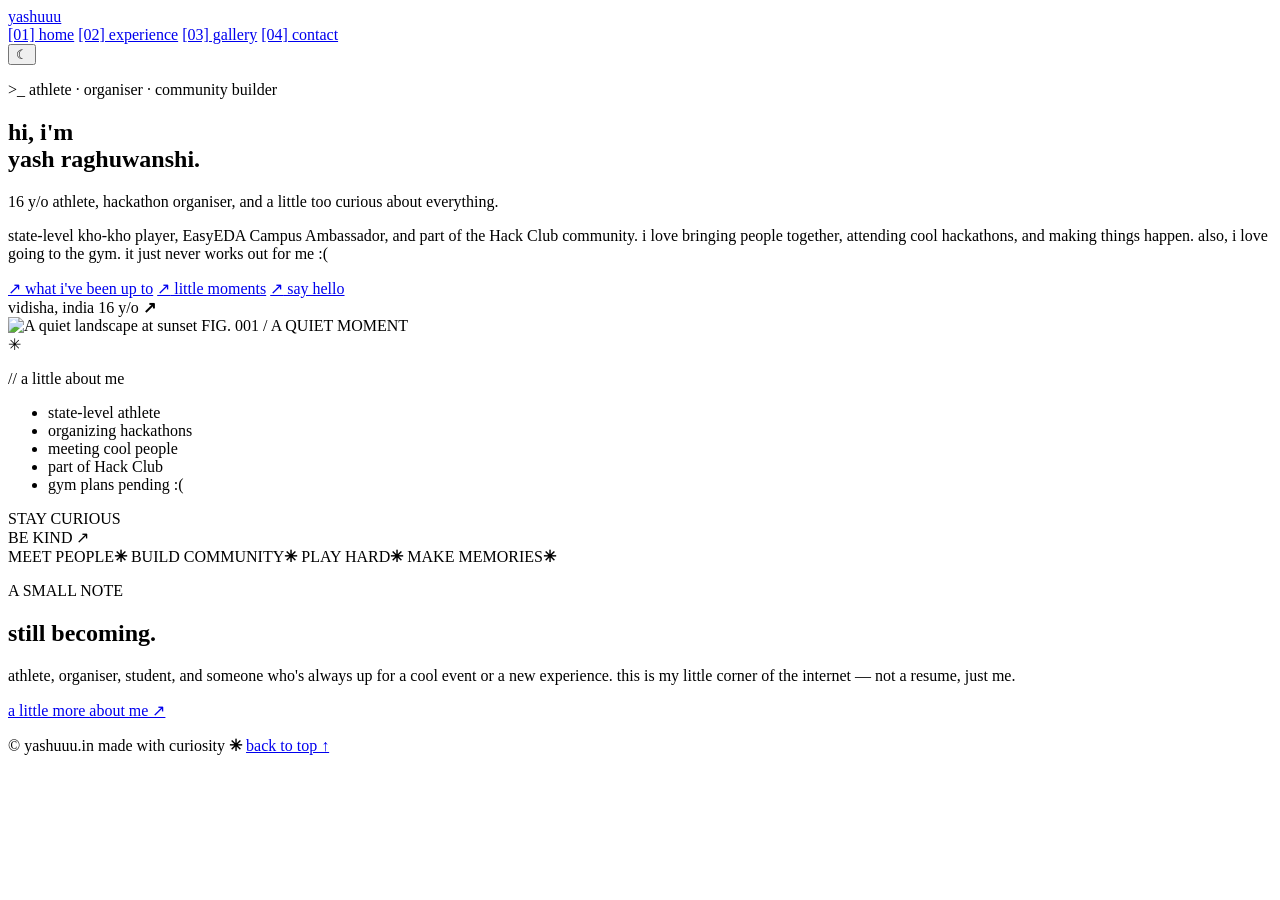
==== index.html @ 8606f393 "Add files via upload" ====
<!doctype html>
<html lang="en">
<head>
  <meta charset="utf-8">
  <meta name="viewport" content="width=device-width, initial-scale=1">
  <meta name="theme-color" content="#f5f2e9">
  <meta name="description" content="Yash Raghuwanshi — athlete, hackathon organiser, and community builder.">
  <title>yashuuu — Yash Raghuwanshi</title>
  <link rel="stylesheet" href="css/style.css">
  <script src="js/script.js" defer></script>
</head>
<body>
  <div class="site-shell">
    <header class="site-header">
      <a class="brand" href="index.html" aria-label="yashuuu.in home">yashuuu</a>

      <nav class="main-nav" aria-label="Main navigation">
        <a class="active" href="index.html">[01] home</a>
        <a href="experience.html">[02] experience</a>
        <a href="gallery.html">[03] gallery</a>
        <a href="contact.html">[04] contact</a>
      </nav>

      <button class="theme-toggle" type="button" aria-label="Toggle dark mode">☾</button>
    </header>

    <main class="home-layout">
      <section class="hero-copy">
        <p class="eyebrow">
          <span class="lime-period">&gt;_</span>
          athlete · organiser · community builder
          <span class="live-dot"></span>
        </p>

        <h1>
          hi, i'm<br>
          yash raghuwanshi<span class="lime-period">.</span>
        </h1>

        <p class="intro">
          16 y/o athlete, hackathon organiser, and a little too curious about everything.
        </p>

        <p class="body-copy">
          state-level kho-kho player, EasyEDA Campus Ambassador,
          and part of the Hack Club community. i love bringing people
          together, attending cool hackathons, and making things happen.
          also, i love going to the gym. it just never works out for me :(
        </p>

        <div class="home-links">
          <a href="experience.html"><span>↗</span> what i've been up to</a>
          <a href="gallery.html"><span>↗</span> little moments</a>
          <a href="contact.html"><span>↗</span> say hello</a>
        </div>

        <div class="hero-meta">
          <span>vidisha, india</span>
          <span>16 y/o <b>↗</b></span>
        </div>
      </section>

      <section class="hero-visual" aria-label="A little corner of the internet">
        <div class="orbit orbit-one"></div>
        <div class="orbit orbit-two"></div>

        <div class="photo-frame">
          <img
            class="hero-photo"
            src="https://images.unsplash.com/photo-1470770841072-f978cf4d019e?auto=format&fit=crop&w=900&q=85"
            alt="A quiet landscape at sunset"
          >
          <span class="photo-index">FIG. 001 / A QUIET MOMENT</span>
        </div>

        <div class="crosshair">✳</div>

        <aside class="currently-card">
          <p>// a little about me</p>
          <ul>
            <li>state-level athlete</li>
            <li>organizing hackathons</li>
            <li>meeting cool people</li>
            <li>part of Hack Club</li>
            <li>gym plans pending :(</li>
          </ul>
        </aside>

        <div class="side-note">
          STAY CURIOUS<br>
          BE KIND <span>↗</span>
        </div>
      </section>
    </main>

    <div class="ticker">
      <div class="ticker-track">
        <span>MEET PEOPLE</span><b>✳</b>
        <span>BUILD COMMUNITY</span><b>✳</b>
        <span>PLAY HARD</span><b>✳</b>
        <span>MAKE MEMORIES</span><b>✳</b>
      </div>
    </div>

    <section class="home-note">
      <p class="eyebrow">A SMALL NOTE</p>
      <h2>still becoming<span class="lime-period">.</span></h2>
      <p>
        athlete, organiser, student, and someone who's always up for
        a cool event or a new experience. this is my little corner of
        the internet — not a resume, just me.
      </p>
      <p>
        <a href="experience.html">a little more about me ↗</a>
      </p>
    </section>

    <footer class="site-footer">
      <span>© <span id="year"></span> yashuuu.in</span>
      <span>made with curiosity <b class="lime-period">✳</b></span>
      <a href="#">back to top ↑</a>
    </footer>
  </div>
</body>
</html>
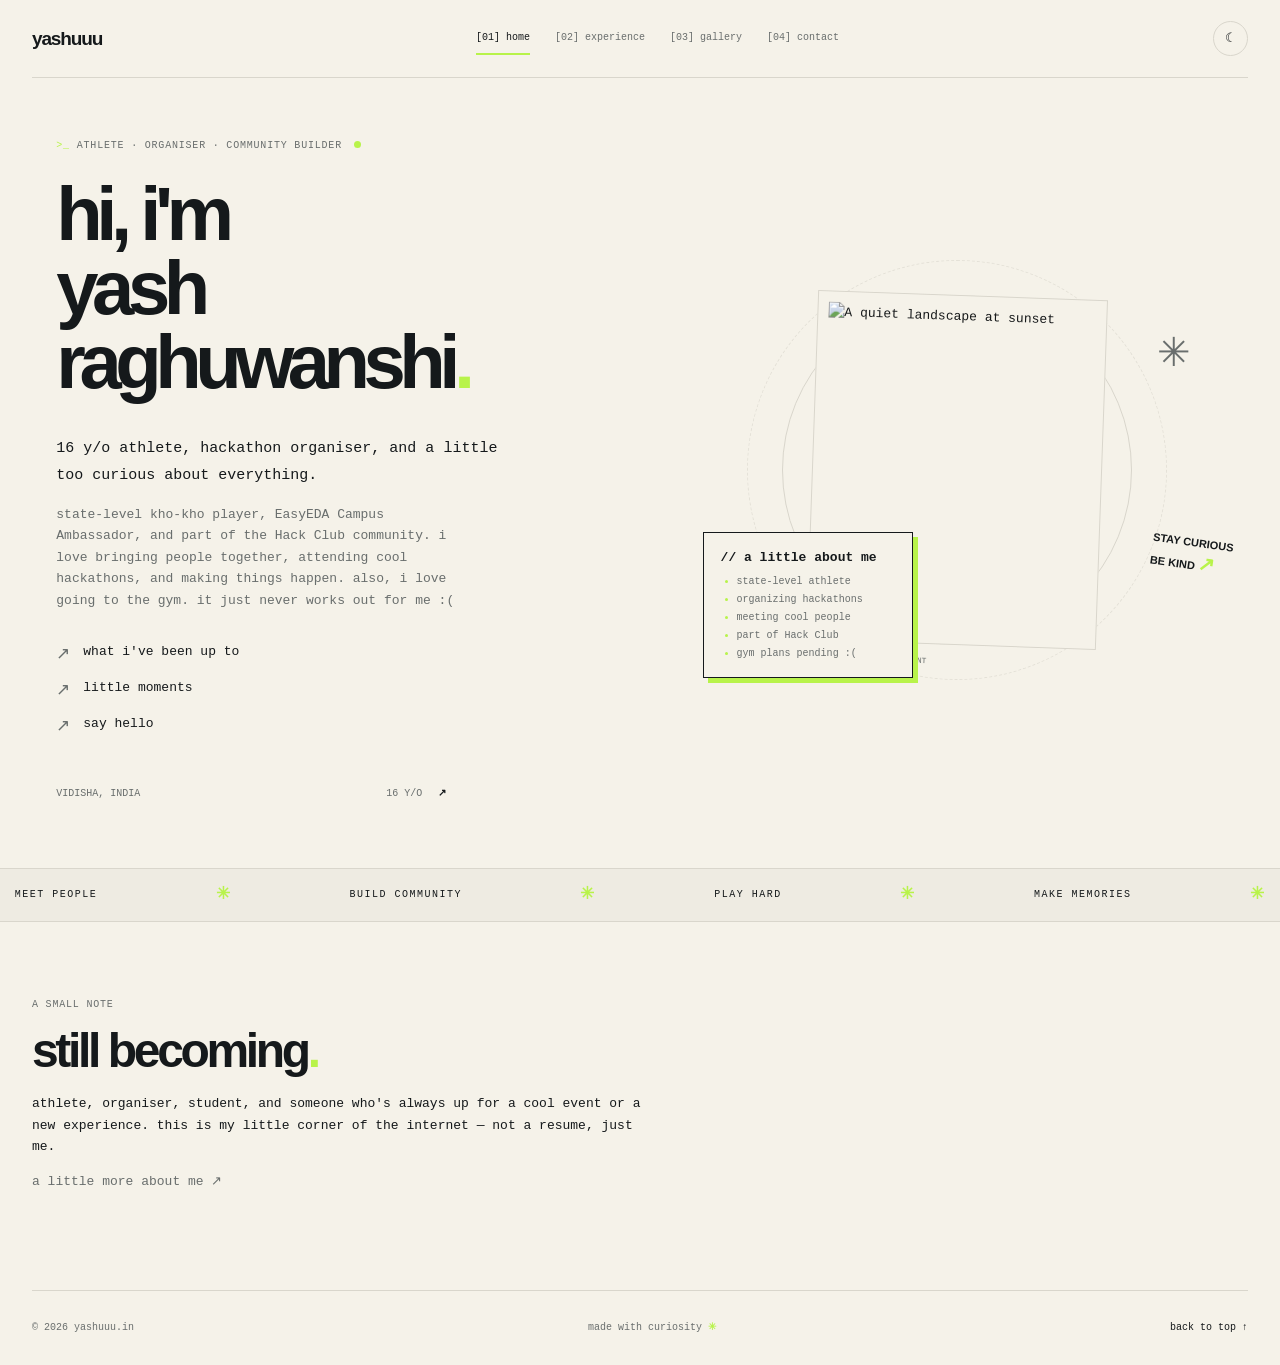
==== commit dda3a915: "Update stylesheet and script links in index.html" ====
--- a/index.html
+++ b/index.html
@@ -7,8 +7,8 @@
   <meta name="theme-color" content="#f5f2e9">
   <meta name="description" content="Yash Raghuwanshi — athlete, hackathon organiser, and community builder.">
   <title>yashuuu — Yash Raghuwanshi</title>
-  <link rel="stylesheet" href="css/style.css">
-  <script src="js/script.js" defer></script>
+  <link rel="stylesheet" href="style.css">
+  <script src="script.js" defer></script>
 </head>
 <body>
   <div class="site-shell">
--- a/style.css
+++ b/style.css
@@ -0,0 +1,181 @@
+:root{--paper:#f5f2e9;--ink:#15191b;--muted:#696e6d;--line:#d9d6cc;--panel:#eeebe2;--lime:#b8f34a;--mono:"SFMono-Regular",Consolas,"Liberation Mono",monospace;--sans:Arial,Helvetica,sans-serif;color-scheme:light}
+*{box-sizing:border-box}html{scroll-behavior:smooth}body{margin:0;background:var(--paper);color:var(--ink);font:13px/1.65 var(--mono);transition:background .25s,color .25s}body.dark{--paper:#111517;--ink:#f4f1e8;--muted:#a2a6a1;--line:#343a39;--panel:#1b2021;color-scheme:dark}a{color:inherit;text-decoration:none}button{font:inherit;color:inherit}.site-shell{width:min(1240px,calc(100% - 64px));margin:auto}.site-header{min-height:78px;display:flex;align-items:center;justify-content:space-between;gap:24px;border-bottom:1px solid var(--line)}.brand{font:800 19px var(--sans);letter-spacing:-.06em;white-space:nowrap}.main-nav{display:flex;align-items:center;gap:clamp(10px,2vw,25px);font-size:10px;color:var(--muted)}.main-nav a{position:relative;padding:8px 0;white-space:nowrap}.main-nav a:hover,.main-nav a.active{color:var(--ink)}.main-nav a.active:after{content:"";position:absolute;bottom:0;left:0;right:0;height:2px;background:var(--lime)}.theme-toggle{width:35px;height:35px;border:1px solid var(--line);border-radius:50%;background:transparent;cursor:pointer;flex:none;transition:transform .2s}.theme-toggle:hover{transform:rotate(-12deg)}.home-layout{min-height:565px;display:grid;grid-template-columns:1fr .9fr;align-items:center;gap:7%;padding:60px 3% 65px 2%}.eyebrow{font-size:10px;letter-spacing:.08em;color:var(--muted);text-transform:uppercase;margin:0 0 22px}.lime-period{color:var(--lime)}.live-dot{display:inline-block;width:7px;height:7px;background:var(--lime);border-radius:50%;margin-left:5px;animation:pulse 2s infinite}@keyframes pulse{50%{box-shadow:0 0 0 6px #b8f34218}}h1,h2,h3,p{margin-top:0}h1{font:800 clamp(42px,6vw,76px)/.98 var(--sans);letter-spacing:-.085em;margin-bottom:30px}.intro{font-size:15px;line-height:1.8;max-width:460px;margin:35px 0 15px}.body-copy{color:var(--muted);max-width:410px;margin-bottom:30px}.home-links{display:grid;gap:8px;margin-top:30px}.home-links a{width:max-content;display:flex;gap:13px;transition:transform .2s}.home-links a span{font-size:17px;color:var(--muted)}.home-links a:hover{transform:translateX(6px)}.home-links a:hover span{color:var(--lime)}.hero-meta{display:flex;justify-content:space-between;max-width:390px;color:var(--muted);font-size:10px;text-transform:uppercase;margin-top:45px}.hero-meta b{color:var(--ink);margin-left:10px}.hero-visual{height:420px;position:relative;display:flex;align-items:center;justify-content:center}.photo-frame{width:min(72%,290px);height:350px;padding:10px;position:relative;z-index:2;border:1px solid var(--line);background:var(--paper);transform:rotate(2deg)}.hero-photo{width:100%;height:100%;object-fit:cover;filter:saturate(.65)}.photo-index{position:absolute;bottom:-24px;left:0;font-size:8px;color:var(--muted)}.orbit{position:absolute;border:1px solid var(--line);border-radius:50%}.orbit-one{width:350px;height:350px}.orbit-two{width:420px;height:420px;border-style:dashed;opacity:.6}.crosshair{position:absolute;right:4%;top:15%;font-size:40px;color:var(--muted)}.currently-card{position:absolute;z-index:4;bottom:2px;left:0;background:var(--paper);border:1px solid var(--ink);padding:14px 17px;min-width:210px;box-shadow:5px 5px 0 var(--lime)}.currently-card p{font-weight:bold;margin-bottom:5px}.currently-card ul{margin:0;padding-left:16px;font-size:10px;color:var(--muted);line-height:1.8}.currently-card li::marker{color:var(--lime)}.side-note{position:absolute;right:-4%;bottom:25%;font:800 11px/1.3 var(--sans);transform:rotate(8deg)}.side-note span{color:var(--lime);font-size:20px}.ticker{overflow:hidden;border-block:1px solid var(--line);background:var(--panel);padding:12px 0;margin-inline:calc((min(1240px,100% - 64px) - 100vw)/2)}.ticker-track{display:flex;align-items:center;justify-content:space-around;gap:25px;white-space:nowrap;font-size:10px;letter-spacing:.15em}.ticker-track b{color:var(--lime);font-size:17px}.home-note{padding:75px 0 85px;max-width:610px}.home-note .eyebrow{margin-bottom:10px}.home-note h2{font:800 clamp(32px,5vw,48px) var(--sans);letter-spacing:-.07em;margin-bottom:15px}.home-note>p:last-child{color:var(--muted);max-width:470px}.site-footer{min-height:75px;border-top:1px solid var(--line);display:flex;align-items:center;justify-content:space-between;gap:15px;color:var(--muted);font-size:10px}.site-footer a{color:var(--ink)}.page-main{padding:64px 2% 80px;min-height:calc(100vh - 155px)}.page-title-row{display:flex;align-items:end;justify-content:space-between;gap:40px;margin-bottom:42px}.page-title-row .eyebrow{margin-bottom:13px}.page-title-row h1{font-size:clamp(42px,7vw,74px);margin:0}.page-intro{max-width:390px;color:var(--muted);font-size:12px;margin:0 0 5px}.timeline{border-left:1px solid var(--line);margin:55px 0 65px 20%}.timeline-item{display:grid;grid-template-columns:105px 15px 1fr;gap:20px;position:relative;padding:0 0 36px;margin-left:-7px}.timeline-date{font-size:10px;color:var(--muted);text-align:right;padding-top:3px}.timeline-marker{width:9px;height:9px;background:var(--ink);border:2px solid var(--paper);outline:1px solid var(--ink);margin-top:5px;z-index:2}.timeline-content{padding-left:10px}.timeline-heading{display:flex;justify-content:space-between;align-items:center;gap:15px}.timeline-heading h2{font-size:15px;margin:0 0 5px}.timeline-heading span{font-size:9px;color:var(--muted)}.role{font-size:10px;color:var(--ink);margin:0 0 9px}.timeline-content>p:not(.role){font-size:11px;color:var(--muted);max-width:560px;margin:0 0 10px}.tags{display:flex;flex-wrap:wrap;gap:5px}.tags span{font-size:9px;color:var(--muted);border:1px solid var(--line);padding:2px 6px}.manifesto{display:flex;align-items:center;justify-content:center;gap:22px;padding:25px;border:1px solid var(--line);background:var(--panel)}.manifesto-mark{font-size:35px;color:var(--lime)}.manifesto p{margin:0;color:var(--muted);font-size:12px}.manifesto strong{color:var(--ink);font-weight:500}.filter-bar{display:flex;gap:7px;flex-wrap:wrap;margin-bottom:22px}.filter-btn{background:transparent;border:1px solid var(--line);padding:7px 14px;font-size:10px;cursor:pointer}.filter-btn:hover,.filter-btn.active{background:var(--ink);color:var(--paper);border-color:var(--ink)}.gallery-grid{display:grid;grid-template-columns:repeat(3,1fr);grid-auto-rows:180px;gap:12px}.gallery-item{position:relative;display:block;padding:0;border:1px solid var(--line);overflow:hidden;background:var(--panel);cursor:zoom-in;text-align:left}.gallery-item.tall{grid-row:span 2}.gallery-item img{width:100%;height:100%;object-fit:cover;display:block;filter:saturate(.65);transition:transform .5s,filter .5s}.gallery-item:hover img{transform:scale(1.04);filter:saturate(1)}.gallery-item span{position:absolute;left:10px;bottom:10px;background:var(--paper);color:var(--ink);padding:4px 7px;font-size:8px;letter-spacing:.06em}.lightbox{position:fixed;inset:0;background:#050809eb;z-index:20;display:none;align-items:center;justify-content:center;flex-direction:column;padding:35px}.lightbox.open{display:flex}.lightbox img{max-width:min(900px,90vw);max-height:78vh;object-fit:contain}.lightbox p{color:#fff;font-size:11px;margin:14px 0 0}.lightbox-close{position:absolute;right:25px;top:15px;border:0;background:transparent;color:#fff;font-size:35px;cursor:pointer}.bottom-note{font-size:9px;color:var(--muted);letter-spacing:.1em;margin-top:30px}.contact-layout{display:grid;grid-template-columns:1.1fr .9fr;gap:12%;align-items:center;min-height:calc(100vh - 230px)}.contact-layout h1{font-size:clamp(48px,7vw,82px);margin:15px 0 25px}.contact-intro{max-width:390px;color:var(--muted);margin-bottom:25px}.primary-link{display:inline-flex;align-items:center;gap:35px;background:var(--ink);color:var(--paper);padding:12px 17px;font-size:11px}.primary-link span{color:var(--lime);font-size:17px}.availability{margin-top:22px;color:var(--muted);font-size:10px}.availability .live-dot{margin:0 9px 0 0}.contact-links>a{display:flex;align-items:center;gap:15px;padding:15px 10px;border-bottom:1px solid var(--line);transition:padding .2s}.contact-links>a:hover{padding-left:17px}.social-icon{width:30px;height:30px;border:1px solid var(--line);display:grid;place-items:center;font-size:16px}.contact-links b,.contact-links small{display:block}.contact-links b{font-size:11px}.contact-links small{font-size:10px;color:var(--muted)}.out-arrow{margin-left:auto;font-size:18px}.contact-aside{display:flex;align-items:center;gap:15px;margin-top:28px;color:var(--muted)}.contact-aside span{font-size:28px;color:var(--lime)}.contact-aside p{font-size:12px;margin:0;line-height:1.5}.hidden{display:none!important}
+@media(max-width:850px){.site-shell{width:calc(100% - 36px)}.site-header{flex-wrap:wrap;padding:15px 0}.main-nav{order:3;width:100%;overflow-x:auto;gap:18px;padding:4px 0}.home-layout{grid-template-columns:1fr .8fr;gap:20px}.photo-frame{height:290px}.currently-card{left:-15px}.timeline{margin-left:8%}.contact-layout{gap:6%}.ticker{margin-inline:-18px}}
+@media(max-width:600px){.site-shell{width:calc(100% - 32px)}.home-layout{display:flex;flex-direction:column;align-items:stretch;padding:45px 0 55px}.home-layout h1{font-size:clamp(43px,12vw,65px)}.hero-visual{height:340px;margin-bottom:10px}.photo-frame{height:285px;width:64%;margin-left:15%}.orbit-one{width:280px;height:280px}.orbit-two{width:330px;height:330px}.currently-card{left:0;bottom:-5px;min-width:190px}.side-note{right:0;font-size:9px}.home-note{padding:55px 0}.site-footer{flex-wrap:wrap;padding:18px 0}.site-footer span:nth-child(2){display:none}.page-main{padding:45px 0 60px}.page-title-row{display:block;margin-bottom:28px}.page-title-row h1{font-size:52px;margin-bottom:18px}.page-intro{font-size:11px}.timeline{margin:35px 0 45px 7px}.timeline-item{grid-template-columns:70px 10px 1fr;gap:12px;padding-bottom:30px}.timeline-date{font-size:8px}.timeline-content{padding-left:0}.timeline-heading h2{font-size:13px}.timeline-content>p:not(.role){font-size:10px}.manifesto{padding:18px;gap:12px}.manifesto p{font-size:10px}.gallery-grid{grid-template-columns:repeat(2,1fr);grid-auto-rows:145px;gap:8px}.gallery-item.tall{grid-row:span 2}.contact-layout{display:block;min-height:unset}.contact-layout h1{font-size:clamp(48px,13vw,70px)}.contact-links{margin-top:45px}.contact-aside{margin-bottom:15px}.ticker{margin-inline:-16px}}
+@media(prefers-reduced-motion:reduce){*,*::before,*::after{animation-duration:.01ms!important;animation-iteration-count:1!important;scroll-behavior:auto!important;transition-duration:.01ms!important}}
+
+
+/* Featured hackathon organising section */
+
+.organising-section {
+  margin: 90px 0 80px;
+  padding: 40px 0 0;
+  border-top: 1px solid var(--ink);
+}
+
+.organising-header {
+  display: flex;
+  justify-content: space-between;
+  align-items: flex-end;
+  gap: 25px;
+  margin-bottom: 24px;
+}
+
+.organising-header .eyebrow {
+  margin-bottom: 16px;
+}
+
+.organising-header h2 {
+  font: 800 clamp(48px, 8vw, 96px)/.88 var(--sans);
+  letter-spacing: -.09em;
+  margin: 0;
+}
+
+.event-counter {
+  display: flex;
+  align-items: center;
+  gap: 12px;
+  padding-bottom: 5px;
+}
+
+.counter-number {
+  font: 800 clamp(55px, 8vw, 95px)/.8 var(--sans);
+  letter-spacing: -.1em;
+  color: var(--lime);
+}
+
+.counter-label {
+  font-size: 9px;
+  line-height: 1.7;
+  color: var(--muted);
+  letter-spacing: .08em;
+}
+
+.organising-intro {
+  max-width: 470px;
+  color: var(--muted);
+  font-size: 12px;
+  margin: 30px 0 38px;
+}
+
+.organising-list {
+  border-top: 1px solid var(--line);
+}
+
+.organising-item {
+  display: grid;
+  grid-template-columns: 45px minmax(0, 1fr) auto 25px;
+  align-items: center;
+  gap: 18px;
+  min-height: 100px;
+  padding: 20px 12px;
+  border-bottom: 1px solid var(--line);
+  transition: background .2s, padding .2s;
+}
+
+.organising-item:hover {
+  background: var(--panel);
+  padding-left: 22px;
+}
+
+.organising-number {
+  align-self: start;
+  padding-top: 5px;
+  color: var(--muted);
+  font-size: 11px;
+}
+
+.organising-name strong {
+  display: block;
+  font: 700 clamp(17px, 2.4vw, 25px)/1.25 var(--sans);
+  letter-spacing: -.045em;
+}
+
+.organising-name small {
+  display: block;
+  color: var(--muted);
+  font-size: 10px;
+  margin-top: 5px;
+}
+
+.event-type {
+  border: 1px solid var(--line);
+  padding: 5px 8px;
+  font-size: 8px;
+  letter-spacing: .07em;
+  white-space: nowrap;
+}
+
+.organising-arrow {
+  font-size: 23px;
+  text-align: right;
+  transition: transform .2s;
+}
+
+.organising-item:hover .organising-arrow {
+  color: var(--lime);
+  transform: translate(4px, -4px);
+}
+
+.organising-footer {
+  display: flex;
+  justify-content: space-between;
+  gap: 15px;
+  padding-top: 18px;
+  font-size: 9px;
+  letter-spacing: .06em;
+  color: var(--muted);
+}
+
+.organising-footer .live-dot {
+  margin-left: 0;
+  margin-right: 7px;
+}
+
+@media (max-width: 600px) {
+  .organising-section {
+    margin: 60px 0;
+    padding-top: 28px;
+  }
+
+  .organising-header {
+    align-items: flex-start;
+    flex-direction: column;
+  }
+
+  .organising-header h2 {
+    font-size: clamp(47px, 13vw, 70px);
+  }
+
+  .event-counter {
+    align-self: flex-end;
+    margin-top: 10px;
+  }
+
+  .counter-number {
+    font-size: 64px;
+  }
+
+  .organising-item {
+    grid-template-columns: 25px minmax(0, 1fr) 20px;
+    gap: 10px;
+    padding: 18px 3px;
+  }
+
+  .organising-item:hover {
+    padding-left: 8px;
+  }
+
+  .event-type {
+    display: none;
+  }
+
+  .organising-name strong {
+    font-size: 17px;
+  }
+
+  .organising-footer {
+    flex-direction: column;
+    gap: 8px;
+  }
+}
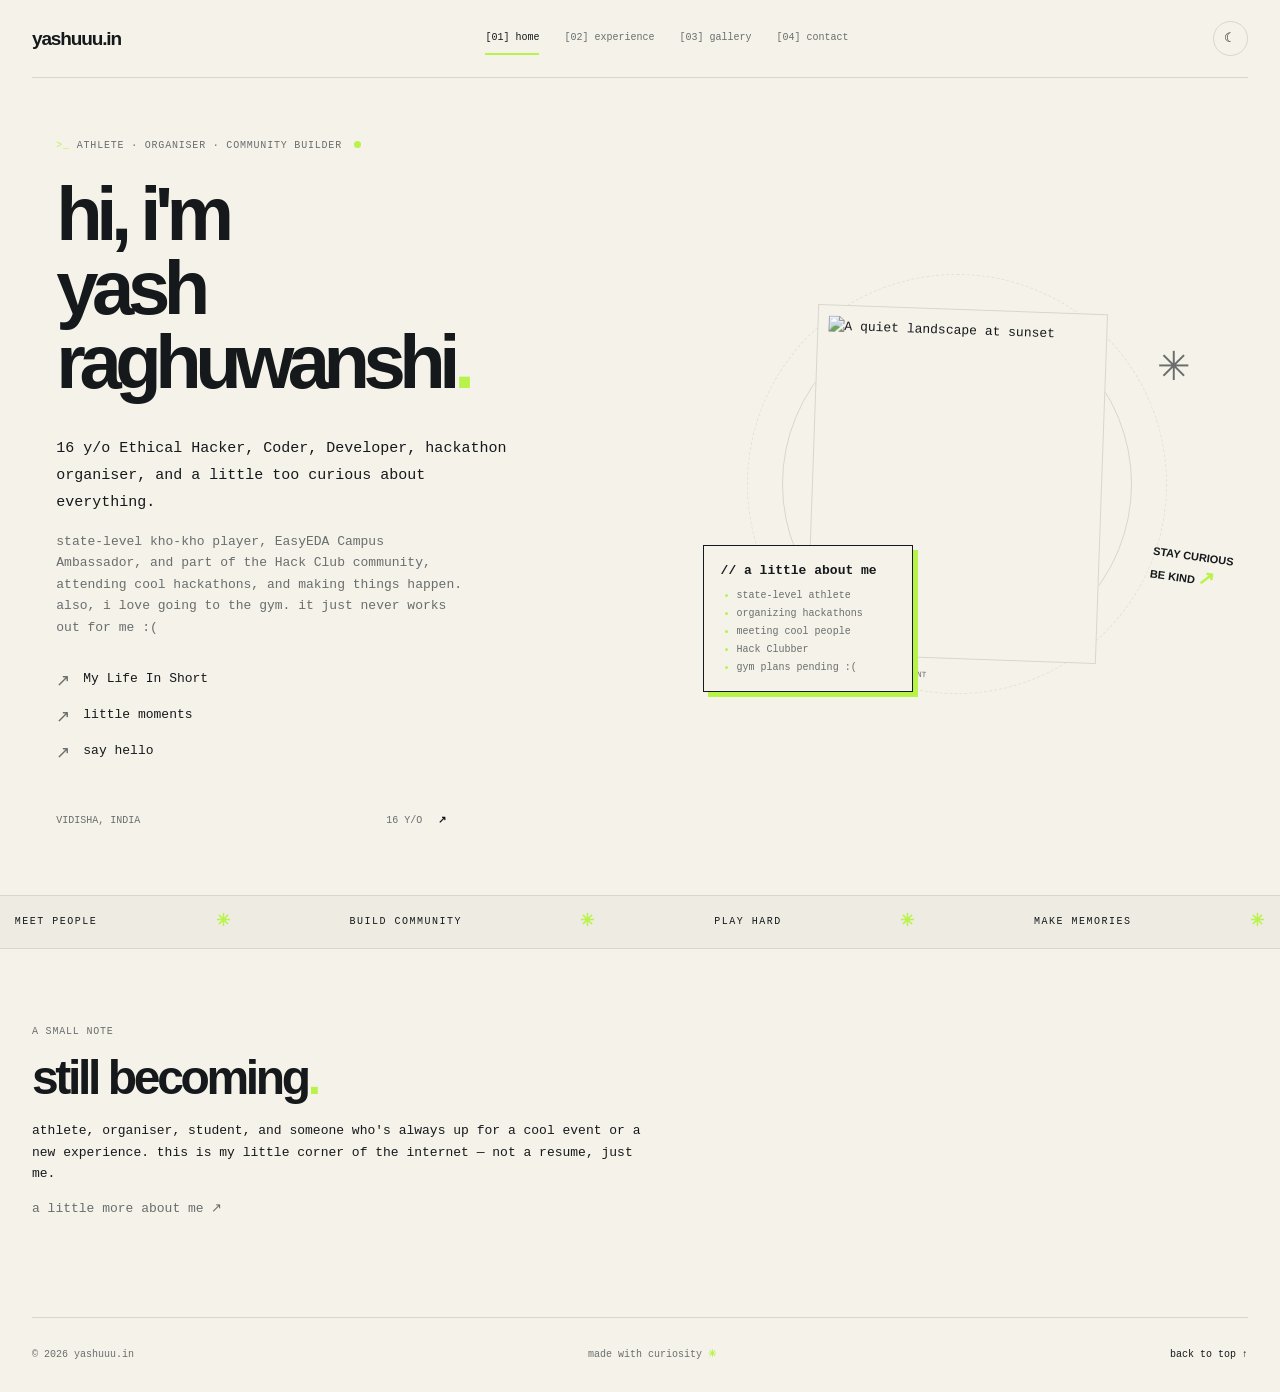
==== commit 35e112e8: "Revise personal details and update links Updated personal description and links in index.html." ====
--- a/index.html
+++ b/index.html
@@ -13,7 +13,7 @@
 <body>
   <div class="site-shell">
     <header class="site-header">
-      <a class="brand" href="index.html" aria-label="yashuuu.in home">yashuuu</a>
+      <a class="brand" href="index.html" aria-label="yashuuu.in home">yashuuu.in</a>
 
       <nav class="main-nav" aria-label="Main navigation">
         <a class="active" href="index.html">[01] home</a>
@@ -39,18 +39,17 @@
         </h1>
 
         <p class="intro">
-          16 y/o athlete, hackathon organiser, and a little too curious about everything.
+          16 y/o Ethical Hacker, Coder, Developer, hackathon organiser, and a little too curious about everything.
         </p>
 
         <p class="body-copy">
           state-level kho-kho player, EasyEDA Campus Ambassador,
-          and part of the Hack Club community. i love bringing people
-          together, attending cool hackathons, and making things happen.
+          and part of the Hack Club community, attending cool hackathons, and making things happen.
           also, i love going to the gym. it just never works out for me :(
         </p>
 
         <div class="home-links">
-          <a href="experience.html"><span>↗</span> what i've been up to</a>
+          <a href="experience.html"><span>↗</span> My Life In Short</a>
           <a href="gallery.html"><span>↗</span> little moments</a>
           <a href="contact.html"><span>↗</span> say hello</a>
         </div>
@@ -68,7 +67,7 @@
         <div class="photo-frame">
           <img
             class="hero-photo"
-            src="https://images.unsplash.com/photo-1470770841072-f978cf4d019e?auto=format&fit=crop&w=900&q=85"
+            src="https://www.yashuuu.in/pfp.png"
             alt="A quiet landscape at sunset"
           >
           <span class="photo-index">FIG. 001 / A QUIET MOMENT</span>
@@ -82,7 +81,7 @@
             <li>state-level athlete</li>
             <li>organizing hackathons</li>
             <li>meeting cool people</li>
-            <li>part of Hack Club</li>
+            <li> Hack Clubber</li>
             <li>gym plans pending :(</li>
           </ul>
         </aside>
